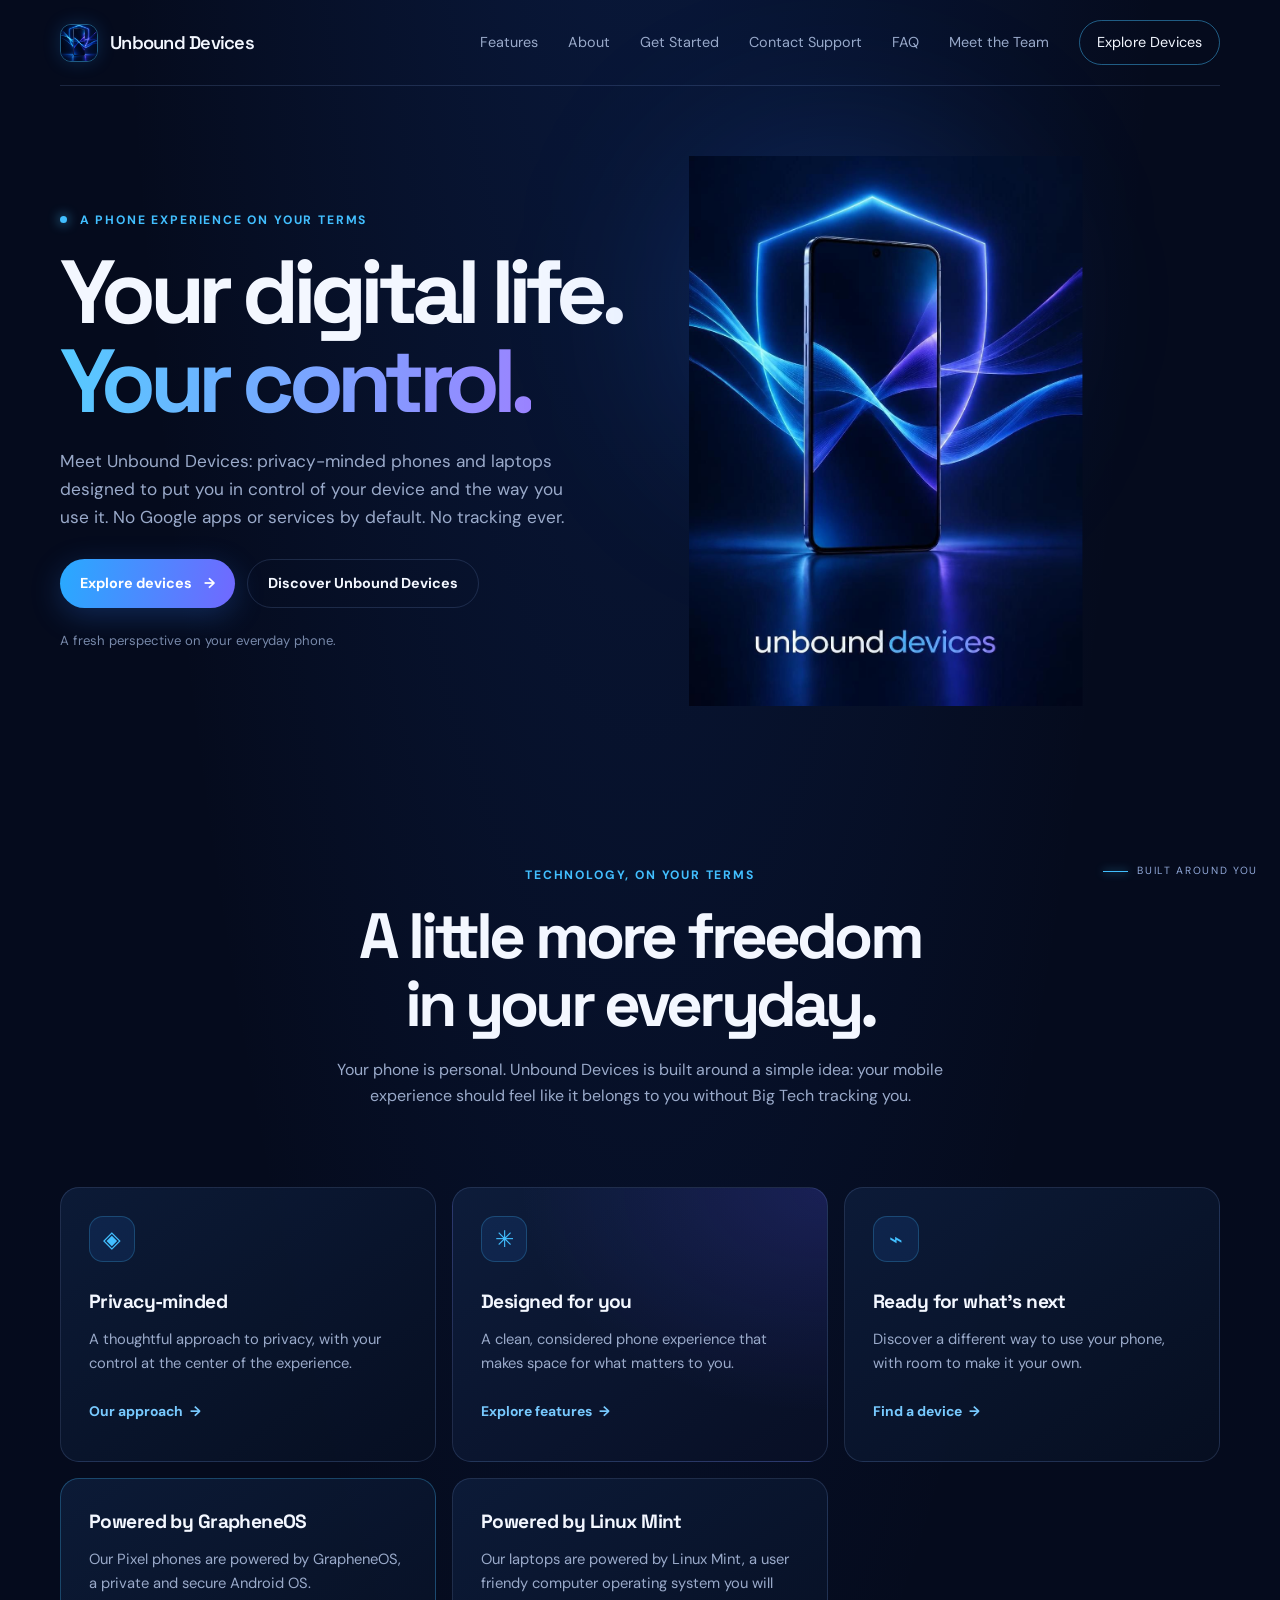
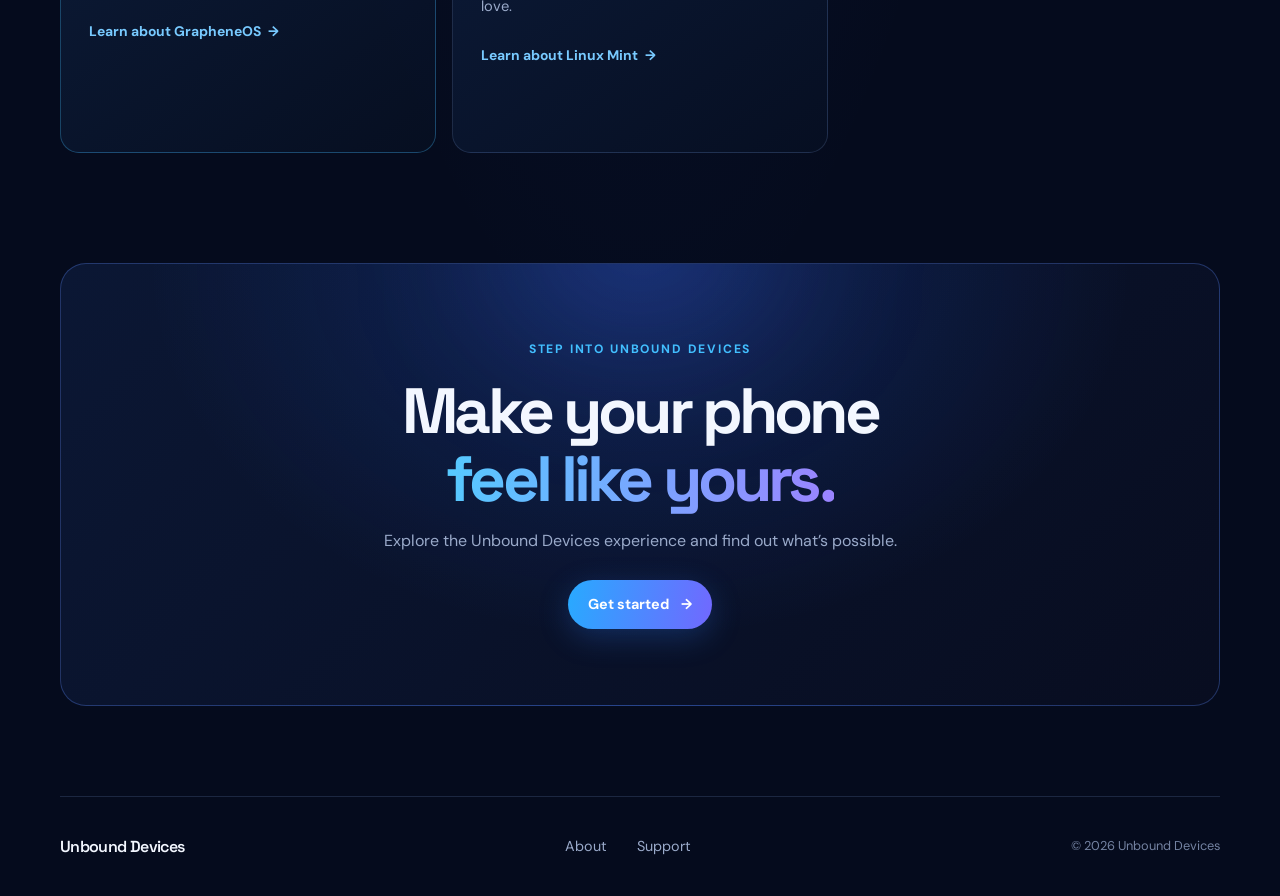
==== index.html @ 1c4ef4f3 "Add files via upload" ====
<!doctype html>
<html lang="en">
<head>
  <meta charset="utf-8">
  <meta name="viewport" content="width=device-width, initial-scale=1">
  <meta name="description" content="Unbound Devices — a privacy-minded phone experience designed around you.">
  <title>Unbound Devices — Your phone, your terms</title>
  <link rel="apple-touch-icon" sizes="180x180" href="apple-touch-icon.png">
  <link rel="icon" type="image/png" sizes="32x32" href="favicon-32x32.png">
  <link rel="icon" type="image/png" sizes="16x16" href="favicon-16x16.png">
  <link rel="manifest" href="site.webmanifest">
  <link rel="stylesheet" href="styles.css">
</head>
<body>
  <header class="site-header">
    <a class="brand" href="index.html" aria-label="Unbound Devices home">
      <img class="brand-logo" src="logo.jpeg" alt="logo">
      <span>Unbound Devices</span>
    </a>

    <nav class="main-nav" aria-label="Main navigation">
      <a href="features.html">Features</a>
      <a href="about.html">About</a>
      <a href="get-started.html">Get Started</a>
      <a href="support.html">Contact Support</a>
      <a href="faq.html">FAQ</a>
      <a href="team.html">Meet the Team</a>
      <a class="nav-cta" href="devices.html">Explore Devices</a>
    </nav>
  </header>

  <main>
    <section class="hero">
      <div class="hero-copy">
        <p class="eyebrow"><span class="status-dot"></span> A phone experience on your terms</p>
        <h1>Your digital life.<br><span>Your control.</span></h1>
        <p class="hero-description">
          Meet Unbound Devices: privacy-minded phones and laptops designed to put
          you in control of your device and the way you use it. No Google apps or services by default. No tracking ever.
        </p>
        <div class="hero-buttons">
          <a class="button button-primary" href="devices.html">Explore devices <span aria-hidden="true">→</span></a>
          <a class="button button-quiet" href="features.html">Discover Unbound Devices</a>
        </div>
        <p class="hero-note">A fresh perspective on your everyday phone.</p>
      </div>

      <div class="hero-visual">
        <div class="visual-glow"></div>
        <img
  src="logo.jpeg"
  alt="UnboundOS phone with glowing blue and violet light"
  class="hero-image"
  style="height: 550px; width: auto; max-width: 100%; object-fit: contain;"
>

        <div class="visual-caption">
          <span class="caption-line"></span>
          <span>BUILT AROUND YOU</span>
        </div>
      </div>
    </section>

    <section class="intro-section" id="about">
      <p class="eyebrow">Technology, on your terms</p>
      <h2>A little more freedom<br>in your everyday.</h2>
      <p class="section-intro">
        Your phone is personal. Unbound Devices is built around a simple idea:
        your mobile experience should feel like it belongs to you without Big Tech tracking you.
      </p>
    </section>

    <section class="features-section" id="features" aria-label="Unbound Devices features">
      <article class="feature-card">
        <div class="feature-icon" aria-hidden="true">◈</div>
        <h3>Privacy-minded</h3>
        <p>A thoughtful approach to privacy, with your control at the center of the experience.</p>
        <a href="about.html" class="card-link">Our approach <span aria-hidden="true">→</span></a>
      </article>

      <article class="feature-card feature-card-highlight">
        <div class="feature-icon" aria-hidden="true">✳</div>
        <h3>Designed for you</h3>
        <p>A clean, considered phone experience that makes space for what matters to you.</p>
        <a href="features.html" class="card-link">Explore features <span aria-hidden="true">→</span></a>
      </article>

      <article class="feature-card">
        <div class="feature-icon" aria-hidden="true">⌁</div>
        <h3>Ready for what’s next</h3>
        <p>Discover a different way to use your phone, with room to make it your own.</p>
        <a href="devices.html" class="card-link">Find a device <span aria-hidden="true">→</span></a>
      </article>

      <article class="feature-card graphene-card">
  <h3>Powered by GrapheneOS</h3>
  <p>
    Our Pixel phones are powered by GrapheneOS, a private and secure Android OS.
  </p>
  <a
    href="https://grapheneos.org/"
    class="card-link"
    target="_blank"
    rel="noopener noreferrer">
    Learn about GrapheneOS <span aria-hidden="true">→</span>
  </a>
</article>

<article class="feature-card linux-card">
  <h3>Powered by Linux Mint</h3>
  <p>
    Our laptops are powered by Linux Mint, a user friendy computer operating system you will love.
  </p>
  <a
    href="https://www.linuxmint.com/"
    class="card-link"
    target="_blank"
    rel="noopener noreferrer">
    Learn about Linux Mint <span aria-hidden="true">→</span>
  </a>
</article>

    </section>

    <section class="cta-section" id="get-started">
      <div class="cta-glow"></div>
      <p class="eyebrow">Step into Unbound Devices</p>
      <h2>Make your phone<br><span>feel like yours.</span></h2>
      <p>Explore the Unbound Devices experience and find out what’s possible.</p>
      <a class="button button-primary" href="devices.html">Get started <span aria-hidden="true">→</span></a>
    </section>
  </main>

  <footer class="site-footer">
    <a class="brand footer-brand" href="index.html">
      <span>Unbound Devices</span>
    </a>

    <nav class="footer-nav" aria-label="Footer navigation">
      <a href="about.html">About</a>
      <a href="support.html">Support</a>
    </nav>

    <p class="copyright">© 2026 Unbound Devices</p>
  </footer>
</body>
</html>
---- styles.css ----
@import url("https://fonts.googleapis.com/css2?family=DM+Sans:wght@400;500;600;700&family=Space+Grotesk:wght@400;500;600;700&display=swap");

:root {
  --background: #050b1d;
  --surface: #09132b;
  --surface-light: #0d1c3a;
  --text: #f3f7ff;
  --muted: #9aaaca;
  --blue: #42bfff;
  --violet: #8666ff;
  --line: rgba(147, 185, 255, 0.16);
  --content-width: 1160px;
}

* {
  box-sizing: border-box;
}

html {
  scroll-behavior: smooth;
}

body {
  margin: 0;
  background:
    radial-gradient(ellipse at 50% -35%, rgba(30, 93, 214, 0.2), transparent 60%),
    var(--background);
  color: var(--text);
  font-family: "DM Sans", sans-serif;
  line-height: 1.6;
}

a {
  color: inherit;
  text-decoration: none;
}

.site-header,
.site-footer,
.hero,
.intro-section,
.features-section,
.cta-section {
  width: min(var(--content-width), calc(100% - 56px));
  margin-inline: auto;
}

.site-header {
  min-height: 86px;
  display: flex;
  align-items: center;
  justify-content: space-between;
  border-bottom: 1px solid var(--line);
}

.brand {
  display: inline-flex;
  align-items: center;
  gap: 12px;
  font-family: "Space Grotesk", sans-serif;
  font-size: 1.15rem;
  font-weight: 600;
  letter-spacing: -0.04em;
}

.brand-logo {
  display: block;
  width: 38px;
  height: 38px;
  object-fit: cover;
  object-position: center 35%;
  border: 1px solid rgba(66, 191, 255, 0.45);
  border-radius: 11px;
  box-shadow: 0 0 18px rgba(40, 143, 255, 0.2);
}

.main-nav,
.footer-nav {
  display: flex;
  align-items: center;
  gap: 30px;
}

.main-nav a,
.footer-nav a {
  color: var(--muted);
  font-size: 0.9rem;
  transition: color 160ms ease, border-color 160ms ease;
}

.main-nav a:hover,
.footer-nav a:hover {
  color: var(--text);
}

.main-nav .nav-cta {
  padding: 10px 17px;
  border: 1px solid rgba(66, 191, 255, 0.45);
  border-radius: 999px;
  color: var(--text);
}

.main-nav .nav-cta:hover {
  border-color: var(--blue);
  color: var(--blue);
}

.hero {
  min-height: 650px;
  display: grid;
  grid-template-columns: 1fr 0.9fr;
  align-items: center;
  gap: 40px;
  padding-block: 70px;
}

.eyebrow {
  margin: 0 0 18px;
  color: var(--blue);
  font-size: 0.76rem;
  font-weight: 700;
  letter-spacing: 0.15em;
  text-transform: uppercase;
}

.status-dot {
  display: inline-block;
  width: 7px;
  height: 7px;
  margin-right: 8px;
  border-radius: 50%;
  background: var(--blue);
  box-shadow: 0 0 12px var(--blue);
  vertical-align: 1px;
}

h1,
h2,
h3 {
  font-family: "Space Grotesk", sans-serif;
}

h1 {
  margin: 0 0 23px;
  font-size: clamp(3.2rem, 7vw, 6.4rem);
  line-height: 0.99;
  letter-spacing: -0.075em;
}

h1 span,
.cta-section h2 span {
  background: linear-gradient(95deg, #55caff, #9b83ff);
  -webkit-background-clip: text;
  background-clip: text;
  color: transparent;
}

.hero-description {
  max-width: 510px;
  margin: 0 0 28px;
  color: var(--muted);
  font-size: 1.08rem;
}

.hero-buttons {
  display: flex;
  flex-wrap: wrap;
  gap: 12px;
}

.button {
  min-height: 49px;
  display: inline-flex;
  align-items: center;
  justify-content: center;
  gap: 12px;
  padding: 12px 20px;
  border-radius: 999px;
  font-size: 0.9rem;
  font-weight: 700;
  transition: transform 160ms ease, box-shadow 160ms ease;
}

.button:hover {
  transform: translateY(-2px);
}

.button-primary {
  background: linear-gradient(100deg, #28aaff, #7168ff);
  color: white;
  box-shadow: 0 8px 30px rgba(48, 129, 255, 0.25);
}

.button-primary:hover {
  box-shadow: 0 8px 36px rgba(77, 143, 255, 0.45);
}

.button-quiet {
  border: 1px solid var(--line);
  color: var(--text);
}

.hero-note {
  margin: 22px 0 0;
  color: #7889aa;
  font-size: 0.82rem;
}

.hero-visual {
  overflow: hidden;
}

.visual-glow {
  position: absolute;
  width: 300px;
  height: 300px;
  border-radius: 50%;
  background: rgba(34, 111, 255, 0.25);
  filter: blur(90px);
}

.hero-image {
  display: block;
  width: 120%;
  max-width: none;
  height: auto;
  max-height: none;
  object-fit: contain;
  transform: scale(1.15);
}

.visual-caption {
  position: absolute;
  right: 22px;
  bottom: 20px;
  display: flex;
  align-items: center;
  gap: 9px;
  color: #91a8d8;
  font-size: 0.65rem;
  letter-spacing: 0.16em;
}

.caption-line {
  width: 25px;
  height: 1px;
  background: var(--blue);
  box-shadow: 0 0 8px var(--blue);
}

.intro-section {
  padding: 90px 0 45px;
  text-align: center;
}

.intro-section h2,
.cta-section h2 {
  margin: 0 0 18px;
  font-size: clamp(2.5rem, 5vw, 4rem);
  line-height: 1.06;
  letter-spacing: -0.06em;
}

.section-intro {
  max-width: 610px;
  margin: 0 auto;
  color: var(--muted);
}

.features-section {
  display: grid;
  grid-template-columns: repeat(3, 1fr);
  gap: 16px;
  padding: 34px 0 110px;
}

.feature-card {
  position: relative;
  min-height: 275px;
  padding: 28px;
  overflow: hidden;
  border: 1px solid var(--line);
  border-radius: 19px;
  background: linear-gradient(145deg, rgba(13, 28, 58, 0.9), rgba(7, 15, 34, 0.9));
  transition: transform 180ms ease, border-color 180ms ease;
}

.graphene-logo {
  display: block;
  width: 46px;
  height: 46px;
  margin-bottom: 25px;
  object-fit: contain;
}

.graphene-card {
  border-color: rgba(66, 191, 255, 0.3);
}


.feature-card:hover {
  transform: translateY(-4px);
  border-color: rgba(66, 191, 255, 0.45);
}

.feature-card-highlight {
  background:
    radial-gradient(ellipse at 100% 0%, rgba(92, 80, 255, 0.18), transparent 58%),
    linear-gradient(145deg, #0d1c3a, #080f25);
}

.feature-number {
  position: absolute;
  top: 25px;
  right: 26px;
  color: #637697;
  font-size: 0.75rem;
  letter-spacing: 0.1em;
}

.feature-icon {
  width: 46px;
  height: 46px;
  display: grid;
  place-items: center;
  margin-bottom: 25px;
  border: 1px solid rgba(66, 191, 255, 0.24);
  border-radius: 14px;
  background: rgba(47, 128, 255, 0.11);
  color: var(--blue);
  font-size: 1.45rem;
}

.feature-card h3 {
  margin: 0 0 10px;
  font-size: 1.2rem;
  letter-spacing: -0.03em;
}

.feature-card p {
  margin: 0 0 23px;
  color: var(--muted);
  font-size: 0.92rem;
}

.card-link {
  color: #78caff;
  font-size: 0.87rem;
  font-weight: 700;
}

.card-link span {
  padding-left: 4px;
}

.cta-section {
  position: relative;
  margin-bottom: 90px;
  padding: 76px 24px;
  overflow: hidden;
  border: 1px solid rgba(93, 139, 255, 0.3);
  border-radius: 26px;
  background:
    radial-gradient(ellipse at 50% 0%, rgba(39, 103, 255, 0.22), transparent 60%),
    linear-gradient(135deg, #0b1734, #080d20);
  text-align: center;
}

.cta-glow {
  position: absolute;
  top: -120px;
  left: 50%;
  width: 300px;
  height: 200px;
  border-radius: 50%;
  background: rgba(76, 112, 255, 0.2);
  filter: blur(75px);
  transform: translateX(-50%);
}

.cta-section > *:not(.cta-glow) {
  position: relative;
}

.cta-section h2 {
  margin-bottom: 15px;
}

.cta-section > p:not(.eyebrow) {
  margin: 0 auto 26px;
  color: var(--muted);
}

.site-footer {
  min-height: 100px;
  display: flex;
  align-items: center;
  justify-content: space-between;
  gap: 20px;
  border-top: 1px solid var(--line);
}

.footer-brand {
  font-size: 1rem;
}

.footer-brand .brand-logo {
  width: 30px;
  height: 30px;
  border-radius: 9px;
}

.copyright {
  margin: 0;
  color: #7483a2;
  font-size: 0.8rem;
}

:focus-visible {
  outline: 2px solid var(--blue);
  outline-offset: 4px;
}

@media (max-width: 760px) {
  .site-header {
    min-height: 75px;
  }

  .main-nav {
    gap: 16px;
  }

  .main-nav a {
    font-size: 0.82rem;
  }

  .hero {
    grid-template-columns: 1fr;
    gap: 30px;
    padding-block: 55px;
  }

  .hero-visual {
    min-height: 430px;
  }

  .features-section {
    grid-template-columns: 1fr;
    padding-bottom: 75px;
  }

  .feature-card {
    min-height: 235px;
  }

  .site-footer {
    flex-wrap: wrap;
    padding-block: 22px;
  }
}

@media (max-width: 520px) {
  .site-header,
  .site-footer,
  .hero,
  .intro-section,
  .features-section,
  .cta-section {
    width: calc(100% - 34px);
  }

  .site-header {
    align-items: flex-start;
    flex-direction: column;
    justify-content: center;
    gap: 13px;
    padding-block: 13px;
  }

  .main-nav {
    width: 100%;
    gap: 17px;
    overflow-x: auto;
    padding-bottom: 3px;
  }

  .main-nav a {
    flex: 0 0 auto;
  }

  .hero {
    padding-block: 44px;
  }

  h1 {
    font-size: clamp(3rem, 15vw, 4.6rem);
  }

  .hero-buttons {
    align-items: stretch;
    flex-direction: column;
  }

  .hero-visual {
    min-height: 370px;
  }

 .hero-image {
  position: relative;
  z-index: 1;
  display: block;
  width: auto;
  height: 150px;
  max-width: 100%;
  object-fit: contain;
  border-radius: 14px;
  filter: drop-shadow(0 12px 35px rgba(0, 86, 255, 0.25));
}



  .intro-section {
    padding-top: 55px;
  }

  .cta-section {
    padding: 56px 18px;
  }

  .footer-nav {
    gap: 16px;
  }
}

/* Features page */
.features-hero,
.features-detail,
.graphene-panel,
.features-cta {
  width: min(var(--content-width), calc(100% - 56px));
  margin-inline: auto;
}

.features-hero {
  padding: 80px 0 55px;
}

.features-hero h1 {
  margin: 0 0 20px;
  font-size: clamp(3rem, 7vw, 5.5rem);
  line-height: 1;
  letter-spacing: -0.07em;
}

.features-hero h1 span {
  background: linear-gradient(95deg, #55caff, #9b83ff);
  -webkit-background-clip: text;
  background-clip: text;
  color: transparent;
}

.features-hero > p:last-child {
  max-width: 650px;
  color: var(--muted);
  font-size: 1.08rem;
}

.features-detail {
  padding-bottom: 80px;
}

.features-heading {
  margin-bottom: 26px;
}

.features-heading h2,
.graphene-panel h2,
.features-cta h2 {
  margin: 0;
  font-size: clamp(2rem, 4vw, 3rem);
  letter-spacing: -0.05em;
}

.features-grid {
  display: grid;
  grid-template-columns: repeat(2, 1fr);
  gap: 16px;
}

.graphene-panel {
  margin-bottom: 90px;
  padding: 34px;
  display: grid;
  grid-template-columns: auto 1fr;
  align-items: start;
  gap: 24px;
  border: 1px solid rgba(93, 139, 255, 0.3);
  border-radius: 22px;
  background:
    radial-gradient(ellipse at 0% 0%, rgba(39, 103, 255, 0.18), transparent 55%),
    linear-gradient(135deg, #0b1734, #080d20);
}

.graphene-logo {
  display: block;
  width: 58px;
  height: 58px;
  object-fit: contain;
}

.graphene-panel h2 {
  margin-bottom: 10px;
  font-size: clamp(1.5rem, 3vw, 2.2rem);
}

.graphene-panel p:not(.eyebrow) {
  max-width: 760px;
  margin: 0 0 16px;
  color: var(--muted);
}

.features-cta {
  margin-bottom: 90px;
  padding: 56px 24px;
  border: 1px solid rgba(93, 139, 255, 0.3);
  border-radius: 26px;
  background:
    radial-gradient(ellipse at 50% 0%, rgba(39, 103, 255, 0.22), transparent 60%),
    linear-gradient(135deg, #0b1734, #080d20);
  text-align: center;
}

.features-cta h2 {
  margin-bottom: 14px;
}

.features-cta > p:not(.eyebrow) {
  margin: 0 auto 24px;
  color: var(--muted);
}

@media (max-width: 650px) {
  .features-hero,
  .features-detail,
  .graphene-panel,
  .features-cta {
    width: calc(100% - 34px);
  }

  .features-hero {
    padding-top: 58px;
  }

  .features-grid {
    grid-template-columns: 1fr;
  }

  .graphene-panel {
    grid-template-columns: 1fr;
    padding: 25px;
  }
}

/* About page */
.about-hero,
.about-story,
.about-values,
.about-os-panel,
.about-cta {
  width: min(var(--content-width), calc(100% - 56px));
  margin-inline: auto;
}

.about-hero {
  padding: 80px 0 75px;
}

.about-hero h1 {
  margin: 0 0 20px;
  font-size: clamp(3rem, 7vw, 5.5rem);
  line-height: 1;
  letter-spacing: -0.07em;
}

.about-hero h1 span {
  background: linear-gradient(95deg, #55caff, #9b83ff);
  -webkit-background-clip: text;
  background-clip: text;
  color: transparent;
}

.about-hero > p:last-child {
  max-width: 650px;
  color: var(--muted);
  font-size: 1.08rem;
}

.about-story {
  padding: 34px;
  display: grid;
  grid-template-columns: 0.9fr 1.1fr;
  gap: 40px;
  border: 1px solid var(--line);
  border-radius: 22px;
  background: linear-gradient(145deg, rgba(13, 28, 58, 0.9), rgba(7, 15, 34, 0.9));
}

.about-story h2,
.about-os-panel h2,
.about-cta h2 {
  margin: 0;
  font-size: clamp(1.8rem, 4vw, 2.8rem);
  letter-spacing: -0.05em;
}

.about-story-copy p {
  margin: 0 0 14px;
  color: var(--muted);
}

.about-story-copy p:last-child {
  margin-bottom: 0;
}

.about-values {
  padding: 18px 0 85px;
  display: grid;
  grid-template-columns: repeat(3, 1fr);
  gap: 16px;
}

.about-value-card {
  position: relative;
  min-height: 190px;
  padding: 26px;
  border: 1px solid var(--line);
  border-radius: 18px;
  background: var(--surface);
}

.about-value-number {
  display: block;
  margin-bottom: 27px;
  color: var(--blue);
  font-size: 0.75rem;
  letter-spacing: 0.12em;
}

.about-value-card h3 {
  margin: 0 0 9px;
  font-size: 1.1rem;
}

.about-value-card p {
  margin: 0;
  color: var(--muted);
  font-size: 0.92rem;
}

.about-os-panel {
  margin-bottom: 80px;
  padding: 34px;
  display: grid;
  grid-template-columns: auto 1fr;
  align-items: start;
  gap: 24px;
  border: 1px solid rgba(93, 139, 255, 0.3);
  border-radius: 22px;
  background:
    radial-gradient(ellipse at 0% 0%, rgba(39, 103, 255, 0.18), transparent 55%),
    linear-gradient(135deg, #0b1734, #080d20);
}

.about-os-mark {
  width: 58px;
  height: 58px;
  display: grid;
  place-items: center;
  border: 1px solid rgba(66, 191, 255, 0.35);
  border-radius: 16px;
  background: rgba(47, 128, 255, 0.13);
  color: var(--blue);
  font: 600 1.8rem "Space Grotesk", sans-serif;
}

.about-os-panel h2 {
  margin-bottom: 10px;
  font-size: clamp(1.5rem, 3vw, 2.2rem);
}

.about-os-panel p:not(.eyebrow) {
  max-width: 760px;
  margin: 0 0 16px;
  color: var(--muted);
}

.about-cta {
  margin-bottom: 90px;
  padding: 56px 24px;
  border: 1px solid rgba(93, 139, 255, 0.3);
  border-radius: 26px;
  background:
    radial-gradient(ellipse at 50% 0%, rgba(39, 103, 255, 0.22), transparent 60%),
    linear-gradient(135deg, #0b1734, #080d20);
  text-align: center;
}

.about-cta h2 {
  margin-bottom: 14px;
}

.about-cta > p:not(.eyebrow) {
  margin: 0 auto 24px;
  color: var(--muted);
}

@media (max-width: 650px) {
  .about-hero,
  .about-story,
  .about-values,
  .about-os-panel,
  .about-cta {
    width: calc(100% - 34px);
  }

  .about-hero {
    padding-top: 58px;
  }

  .about-story {
    grid-template-columns: 1fr;
    gap: 20px;
    padding: 25px;
  }

  .about-values {
    grid-template-columns: 1fr;
    padding-bottom: 60px;
  }

  .about-os-panel {
    grid-template-columns: 1fr;
    padding: 25px;
  }
}

/* Get started page */
.start-hero,
.start-steps,
.start-info-panel,
.start-cta {
  width: min(var(--content-width), calc(100% - 56px));
  margin-inline: auto;
}

.start-hero {
  padding: 80px 0 70px;
}

.start-hero h1 {
  margin: 0 0 20px;
  font-size: clamp(3rem, 7vw, 5.5rem);
  line-height: 1;
  letter-spacing: -0.07em;
}

.start-hero h1 span {
  background: linear-gradient(95deg, #55caff, #9b83ff);
  -webkit-background-clip: text;
  background-clip: text;
  color: transparent;
}

.start-hero > p:not(.eyebrow) {
  max-width: 650px;
  margin-bottom: 26px;
  color: var(--muted);
  font-size: 1.08rem;
}

.start-steps {
  padding-bottom: 75px;
}

.start-section-heading {
  margin-bottom: 26px;
}

.start-section-heading h2,
.start-info-panel h2,
.start-cta h2 {
  margin: 0;
  font-size: clamp(2rem, 4vw, 3rem);
  letter-spacing: -0.05em;
}

.start-step-grid {
  display: grid;
  grid-template-columns: repeat(3, 1fr);
  gap: 16px;
}

.start-step-card {
  min-height: 270px;
  padding: 27px;
  border: 1px solid var(--line);
  border-radius: 18px;
  background: linear-gradient(145deg, rgba(13, 28, 58, 0.9), rgba(7, 15, 34, 0.9));
}

.start-step-number {
  display: block;
  margin-bottom: 30px;
  color: var(--blue);
  font-size: 0.75rem;
  letter-spacing: 0.12em;
}

.start-step-card h3 {
  margin: 0 0 10px;
  font-size: 1.15rem;
}

.start-step-card p {
  margin: 0 0 22px;
  color: var(--muted);
  font-size: 0.92rem;
}

.start-info-panel {
  margin-bottom: 80px;
  padding: 30px;
  display: grid;
  grid-template-columns: auto 1fr;
  align-items: start;
  gap: 22px;
  border: 1px solid rgba(93, 139, 255, 0.3);
  border-radius: 22px;
  background:
    radial-gradient(ellipse at 0% 0%, rgba(39, 103, 255, 0.18), transparent 55%),
    linear-gradient(135deg, #0b1734, #080d20);
}

.start-info-icon {
  width: 46px;
  height: 46px;
  display: grid;
  place-items: center;
  border: 1px solid rgba(66, 191, 255, 0.3);
  border-radius: 14px;
  background: rgba(47, 128, 255, 0.12);
  color: var(--blue);
  font-family: "Space Grotesk", sans-serif;
  font-size: 1.3rem;
  font-weight: 700;
}

.start-info-panel h2 {
  margin-bottom: 10px;
  font-size: clamp(1.5rem, 3vw, 2.2rem);
}

.start-info-panel p:not(.eyebrow) {
  max-width: 760px;
  margin: 0;
  color: var(--muted);
}

.start-cta {
  margin-bottom: 90px;
  padding: 56px 24px;
  border: 1px solid rgba(93, 139, 255, 0.3);
  border-radius: 26px;
  background:
    radial-gradient(ellipse at 50% 0%, rgba(39, 103, 255, 0.22), transparent 60%),
    linear-gradient(135deg, #0b1734, #080d20);
  text-align: center;
}

.start-cta h2 {
  margin-bottom: 14px;
}

.start-cta > p:not(.eyebrow) {
  margin: 0 auto 24px;
  color: var(--muted);
}

@media (max-width: 760px) {
  .start-step-grid {
    grid-template-columns: 1fr;
  }

  .start-step-card {
    min-height: auto;
  }
}

@media (max-width: 650px) {
  .start-hero,
  .start-steps,
  .start-info-panel,
  .start-cta {
    width: calc(100% - 34px);
  }

  .start-hero {
    padding-top: 58px;
  }

  .start-info-panel {
    grid-template-columns: 1fr;
    padding: 25px;
  }
}

/* Support page layout */
.support-page .support-hero,
.support-page .support-contact-list,
.support-page .support-note {
  width: min(100% - 2rem, 42rem);
  margin-inline: auto;
}

.support-page .support-hero {
  padding-block: clamp(3rem, 8vw, 5.5rem) 1.5rem;
}

.support-page .support-hero h1 {
  margin-block: 0.5rem;
}

/* Stacked contact cards */
.support-contact-list {
  display: grid;
  gap: 0.75rem;
  padding-bottom: 2rem;
}

.support-contact-row {
  display: grid;
  grid-template-columns: 2.75rem minmax(0, 1fr) auto;
  align-items: center;
  gap: 1rem;
  padding: 1rem 1.1rem;
  color: inherit;
  text-decoration: none;
  border: 1px solid rgba(145, 166, 255, 0.3);
  border-radius: 0.8rem;
  background: linear-gradient(
    110deg,
    rgba(22, 38, 73, 0.82),
    rgba(35, 26, 74, 0.72)
  );
  transition:
    border-color 180ms ease,
    transform 180ms ease,
    background 180ms ease;
}

.support-contact-row:hover,
.support-contact-row:focus-visible {
  border-color: #7a8cff;
  background: linear-gradient(
    110deg,
    rgba(26, 54, 103, 0.94),
    rgba(54, 37, 106, 0.88)
  );
  transform: translateY(-2px);
}

.support-contact-row:focus-visible {
  outline: 2px solid #8da0ff;
  outline-offset: 3px;
}

.support-contact-row .support-icon {
  display: grid;
  width: 2.75rem;
  aspect-ratio: 1;
  place-items: center;
  color: #b9c7ff;
  font-size: 1.15rem;
  border: 1px solid rgba(132, 158, 255, 0.3);
  border-radius: 0.65rem;
  background: rgba(66, 91, 163, 0.24);
}

.support-contact-copy {
  display: grid;
  gap: 0.2rem;
}

.support-contact-label {
  color: #aebcff;
  font-size: 0.75rem;
  font-weight: 700;
  letter-spacing: 0.08em;
  text-transform: uppercase;
}

.support-contact-title {
  font-size: 1rem;
  font-weight: 700;
}

.support-contact-description {
  color: rgba(235, 239, 255, 0.76);
  font-size: 0.875rem;
  line-height: 1.5;
}

.support-contact-detail {
  margin-top: 0.2rem;
  color: #b8c5ff;
  font-size: 0.875rem;
}

.support-arrow {
  align-self: start;
  color: #aebcff;
  font-size: 1.1rem;
}

/* Supporting note */
.support-page .support-note {
  padding-block: 1rem 3rem;
}

@media (max-width: 480px) {
  .support-contact-row {
    grid-template-columns: 2.4rem minmax(0, 1fr) auto;
    gap: 0.75rem;
    padding: 0.9rem;
  }

  .support-contact-row .support-icon {
    width: 2.4rem;
  }
}

.devices-page {
  width: min(100% - 2rem, 76rem);
  margin-inline: auto;
}

.devices-hero {
  max-width: 44rem;
  margin-inline: auto;
  padding-block: clamp(3rem, 8vw, 5.5rem) 2rem;
  text-align: center;
}

.devices-hero h1 {
  margin-block: 0.5rem 1rem;
}

.devices-hero > p:not(.eyebrow) {
  margin-inline: auto;
  max-width: 38rem;
  line-height: 1.7;
}

.devices-price-note,
.devices-footnote {
  color: rgba(235, 239, 255, 0.65);
  font-size: 0.85rem;
}

.device-grid {
  display: grid;
  grid-template-columns: repeat(3, minmax(0, 1fr));
  gap: 1.25rem;
  padding-bottom: 1.5rem;
}

.device-card {
  display: flex;
  flex-direction: column;
  overflow: hidden;
  border: 1px solid rgba(145, 166, 255, 0.25);
  border-radius: 1rem;
  background: linear-gradient(
    145deg,
    rgba(22, 38, 73, 0.82),
    rgba(35, 26, 74, 0.72)
  );
  transition: transform 180ms ease, border-color 180ms ease;
}

.device-card:hover {
  transform: translateY(-3px);
  border-color: rgba(145, 166, 255, 0.65);
}

.device-image-wrap {
  display: grid;
  min-height: 15rem;
  place-items: center;
  padding: 1.25rem;
  background: radial-gradient(
    ellipse at center,
    rgba(86, 105, 202, 0.2),
    rgba(10, 17, 36, 0.08) 70%
  );
}

.device-image-wrap img {
  display: block;
  width: 100%;
  height: 13rem;
  object-fit: contain;
}

.device-card-content {
  display: flex;
  flex: 1;
  flex-direction: column;
  align-items: flex-start;
  padding: 1.25rem;
}

.device-generation {
  margin: 0 0 0.35rem;
  color: #aebcff;
  font-size: 0.75rem;
  font-weight: 700;
  letter-spacing: 0.08em;
  text-transform: uppercase;
}

.device-card h2 {
  margin: 0 0 0.6rem;
  font-size: 1.25rem;
}

.device-description {
  margin: 0;
  color: rgba(235, 239, 255, 0.76);
  font-size: 0.9rem;
  line-height: 1.6;
}

.device-price {
  margin: 1rem 0;
  font-size: 1.2rem;
  font-weight: 700;
}

.device-price span {
  display: block;
  margin-bottom: 0.2rem;
  color: rgba(235, 239, 255, 0.65);
  font-size: 0.8rem;
  font-weight: 400;
}

.device-buy-button {
  display: inline-block;
  margin-top: auto;
  padding: 0.7rem 1.1rem;
  color: #fff;
  font-weight: 700;
  text-align: center;
  text-decoration: none;
  border: 1px solid rgba(168, 184, 255, 0.35);
  border-radius: 0.55rem;
  background: linear-gradient(100deg, #315ee8, #7046d8);
  transition: filter 180ms ease, transform 180ms ease;
}

.device-buy-button:hover {
  filter: brightness(1.12);
  transform: translateY(-1px);
}

.device-buy-button:focus-visible {
  outline: 2px solid #b9c7ff;
  outline-offset: 3px;
}

.devices-footnote {
  padding-block: 0.5rem 3rem;
  line-height: 1.6;
  text-align: center;
}

@media (max-width: 850px) {
  .device-grid {
    grid-template-columns: repeat(2, minmax(0, 1fr));
  }
}

@media (max-width: 540px) {
  .device-grid {
    grid-template-columns: 1fr;
  }

  .device-image-wrap {
    min-height: 13rem;
  }

  .device-image-wrap img {
    height: 11rem;
  }
}

.buy-page {
  width: min(100% - 2rem, 68rem);
  margin-inline: auto;
}

.buy-hero {
  max-width: 44rem;
  margin-inline: auto;
  padding-block: clamp(3.5rem, 9vw, 6rem);
  text-align: center;
}

.buy-hero h1 {
  margin-block: 0.5rem 1rem;
}

.buy-hero > p:not(.eyebrow) {
  max-width: 37rem;
  margin: 0 auto 1.5rem;
  line-height: 1.7;
}

.buy-primary-button {
  display: inline-flex;
  align-items: center;
  justify-content: center;
  gap: 0.6rem;
  padding: 0.8rem 1.25rem;
  color: #fff;
  font-weight: 700;
  text-decoration: none;
  border: 1px solid rgba(168, 184, 255, 0.35);
  border-radius: 0.6rem;
  background: linear-gradient(100deg, #315ee8, #7046d8);
  transition: filter 180ms ease, transform 180ms ease;
}

.buy-primary-button:hover {
  filter: brightness(1.12);
  transform: translateY(-1px);
}

.buy-primary-button:focus-visible,
.buy-email-link:focus-visible {
  outline: 2px solid #b9c7ff;
  outline-offset: 3px;
}

.buy-process {
  padding-block: 1rem 3rem;
}

.buy-process > .eyebrow,
.buy-process > h2 {
  text-align: center;
}

.buy-process > h2 {
  margin: 0.4rem 0 1.5rem;
}

.buy-steps {
  display: grid;
  grid-template-columns: repeat(3, minmax(0, 1fr));
  gap: 1rem;
}

.buy-step {
  padding: 1.25rem;
  border: 1px solid rgba(145, 166, 255, 0.25);
  border-radius: 0.85rem;
  background: linear-gradient(
    145deg,
    rgba(22, 38, 73, 0.82),
    rgba(35, 26, 74, 0.72)
  );
}

.buy-step-number {
  color: #aebcff;
  font-size: 0.8rem;
  font-weight: 700;
  letter-spacing: 0.08em;
}

.buy-step h3 {
  margin: 0.65rem 0 0.4rem;
}

.buy-step p {
  margin: 0;
  color: rgba(235, 239, 255, 0.76);
  font-size: 0.9rem;
  line-height: 1.6;
}

.buy-contact {
  display: flex;
  align-items: center;
  justify-content: space-between;
  gap: 2rem;
  margin-bottom: 1.5rem;
  padding: clamp(1.25rem, 4vw, 2rem);
  border: 1px solid rgba(145, 166, 255, 0.3);
  border-radius: 1rem;
  background: linear-gradient(
    110deg,
    rgba(22, 38, 73, 0.82),
    rgba(35, 26, 74, 0.72)
  );
}

.buy-contact-copy {
  max-width: 38rem;
}

.buy-contact-copy h2 {
  margin: 0.4rem 0 0.6rem;
}

.buy-contact-copy > p:not(.eyebrow) {
  margin-block: 0 0.75rem;
  color: rgba(235, 239, 255, 0.76);
  line-height: 1.6;
}

.buy-email-link {
  color: #b8c5ff;
  font-weight: 700;
  overflow-wrap: anywhere;
}

.buy-note {
  max-width: 52rem;
  margin: 0 auto;
  padding-bottom: 3rem;
  color: rgba(235, 239, 255, 0.65);
  font-size: 0.85rem;
  line-height: 1.6;
  text-align: center;
}

@media (max-width: 700px) {
  .buy-steps {
    grid-template-columns: 1fr;
  }

  .buy-contact {
    align-items: flex-start;
    flex-direction: column;
    gap: 1.25rem;
  }
}

.faq-page {
  width: min(100% - 2rem, 54rem);
  margin-inline: auto;
}

.faq-hero {
  max-width: 44rem;
  margin-inline: auto;
  padding-block: clamp(3rem, 8vw, 5.5rem) 2rem;
  text-align: center;
}

.faq-hero h1 {
  margin-block: 0.5rem 1rem;
}

.faq-hero > p:not(.eyebrow) {
  max-width: 38rem;
  margin-inline: auto;
  line-height: 1.7;
}

.faq-section {
  margin-bottom: 2.5rem;
}

.faq-section h2 {
  margin-bottom: 1rem;
  font-size: 1.35rem;
}

.faq-item {
  margin-bottom: 0.7rem;
  overflow: hidden;
  border: 1px solid rgba(145, 166, 255, 0.28);
  border-radius: 0.75rem;
  background: linear-gradient(
    110deg,
    rgba(22, 38, 73, 0.82),
    rgba(35, 26, 74, 0.72)
  );
}

.faq-item summary {
  position: relative;
  padding: 1rem 3rem 1rem 1.1rem;
  color: inherit;
  font-weight: 700;
  line-height: 1.5;
  list-style: none;
  cursor: pointer;
}

.faq-item summary::-webkit-details-marker {
  display: none;
}

.faq-item summary::after {
  position: absolute;
  top: 50%;
  right: 1.1rem;
  color: #aebcff;
  content: "+";
  font-size: 1.35rem;
  font-weight: 400;
  transform: translateY(-50%);
}

.faq-item[open] summary::after {
  content: "−";
}

.faq-item summary:focus-visible {
  outline: 2px solid #8da0ff;
  outline-offset: -3px;
  border-radius: 0.75rem;
}

.faq-answer {
  padding: 0 1.1rem 1rem;
  color: rgba(235, 239, 255, 0.76);
  line-height: 1.65;
}

.faq-answer p {
  margin: 0;
}

.faq-answer a {
  color: #b8c5ff;
  overflow-wrap: anywhere;
}

.faq-contact {
  display: flex;
  align-items: center;
  justify-content: space-between;
  gap: 1.5rem;
  margin-block: 3rem;
  padding: clamp(1.25rem, 4vw, 2rem);
  border: 1px solid rgba(145, 166, 255, 0.3);
  border-radius: 1rem;
  background: linear-gradient(
    110deg,
    rgba(22, 38, 73, 0.82),
    rgba(35, 26, 74, 0.72)
  );
}

.faq-contact h2 {
  margin: 0.35rem 0;
}

.faq-contact p:not(.eyebrow) {
  margin-bottom: 0;
  color: rgba(235, 239, 255, 0.76);
  line-height: 1.6;
}

.faq-contact-button {
  display: inline-flex;
  flex-shrink: 0;
  align-items: center;
  gap: 0.6rem;
  padding: 0.8rem 1.1rem;
  color: #fff;
  font-weight: 700;
  text-decoration: none;
  border: 1px solid rgba(168, 184, 255, 0.35);
  border-radius: 0.6rem;
  background: linear-gradient(100deg, #315ee8, #7046d8);
  transition: filter 180ms ease, transform 180ms ease;
}

.faq-contact-button:hover {
  filter: brightness(1.12);
  transform: translateY(-1px);
}

.faq-contact-button:focus-visible {
  outline: 2px solid #b9c7ff;
  outline-offset: 3px;
}

@media (max-width: 600px) {
  .faq-contact {
    align-items: flex-start;
    flex-direction: column;
  }
}

.team-page {
  width: min(100% - 2rem, 66rem);
  margin-inline: auto;
}

.team-hero {
  max-width: 44rem;
  margin-inline: auto;
  padding-block: clamp(3rem, 8vw, 5.5rem) 2rem;
  text-align: center;
}

.team-hero h1 {
  margin-block: 0.5rem 1rem;
}

.team-hero > p:not(.eyebrow) {
  max-width: 39rem;
  margin-inline: auto;
  line-height: 1.7;
}

.team-member {
  display: grid;
  grid-template-columns: minmax(13rem, 0.8fr) minmax(0, 1.5fr);
  align-items: center;
  gap: clamp(1.5rem, 5vw, 3.5rem);
  padding: clamp(1.25rem, 4vw, 2.5rem);
  border: 1px solid rgba(145, 166, 255, 0.3);
  border-radius: 1rem;
  background: linear-gradient(
    110deg,
    rgba(22, 38, 73, 0.82),
    rgba(35, 26, 74, 0.72)
  );
}

.team-photo-wrap {
  overflow: hidden;
  aspect-ratio: 1;
  border: 1px solid rgba(145, 166, 255, 0.35);
  border-radius: 0.85rem;
  background: radial-gradient(
    circle at center,
    rgba(86, 105, 202, 0.24),
    rgba(10, 17, 36, 0.4)
  );
}

.team-photo {
  display: block;
  width: 100%;
  height: 100%;
  object-fit: cover;
}

.team-member-info h2 {
  margin: 0.35rem 0 0.75rem;
  font-size: clamp(1.6rem, 4vw, 2.2rem);
}

.team-bio {
  color: rgba(235, 239, 255, 0.8);
  line-height: 1.7;
}

.team-interests {
  color: #b8c5ff;
  font-size: 0.9rem;
  line-height: 1.8;
}

.team-social-links {
  display: flex;
  flex-wrap: wrap;
  gap: 0.65rem;
  margin-top: 1.25rem;
}

.team-social-links a {
  display: inline-flex;
  align-items: center;
  gap: 0.4rem;
  padding: 0.55rem 0.8rem;
  color: #dce3ff;
  font-size: 0.9rem;
  text-decoration: none;
  border: 1px solid rgba(145, 166, 255, 0.3);
  border-radius: 0.5rem;
  background: rgba(66, 91, 163, 0.16);
  transition: background 180ms ease, border-color 180ms ease;
}

.team-social-links a:hover {
  border-color: #7a8cff;
  background: rgba(66, 91, 163, 0.34);
}

.team-social-links a:focus-visible,
.team-button:focus-visible,
.team-secondary-link:focus-visible {
  outline: 2px solid #b9c7ff;
  outline-offset: 3px;
}

.team-contact {
  display: flex;
  align-items: center;
  justify-content: space-between;
  gap: 1.5rem;
  margin-block: 2rem 3rem;
  padding: clamp(1.25rem, 4vw, 2rem);
  border: 1px solid rgba(145, 166, 255, 0.25);
  border-radius: 1rem;
  background: linear-gradient(
    145deg,
    rgba(22, 38, 73, 0.62),
    rgba(35, 26, 74, 0.58)
  );
}

.team-contact h2 {
  margin: 0.35rem 0;
}

.team-contact p:not(.eyebrow) {
  max-width: 40rem;
  margin-bottom: 0;
  color: rgba(235, 239, 255, 0.76);
  line-height: 1.6;
}

.team-contact-actions {
  display: flex;
  flex-shrink: 0;
  flex-direction: column;
  align-items: flex-start;
  gap: 0.8rem;
}

.team-button {
  display: inline-flex;
  align-items: center;
  gap: 0.6rem;
  padding: 0.8rem 1.1rem;
  color: #fff;
  font-weight: 700;
  text-decoration: none;
  border: 1px solid rgba(168, 184, 255, 0.35);
  border-radius: 0.6rem;
  background: linear-gradient(100deg, #315ee8, #7046d8);
  transition: filter 180ms ease, transform 180ms ease;
}

.team-button:hover {
  filter: brightness(1.12);
  transform: translateY(-1px);
}

.team-secondary-link {
  color: #b8c5ff;
  font-size: 0.9rem;
}

@media (max-width: 650px) {
  .team-member {
    grid-template-columns: 1fr;
  }

  .team-photo-wrap {
    width: min(100%, 18rem);
    margin-inline: auto;
  }

  .team-contact {
    align-items: flex-start;
    flex-direction: column;
  }
}

.apps-page {
  width: min(100% - 2rem, 76rem);
  margin-inline: auto;
}

.apps-hero {
  max-width: 44rem;
  margin-inline: auto;
  padding-block: clamp(3rem, 8vw, 5.5rem) 2rem;
  text-align: center;
}

.apps-hero h1 {
  margin-block: 0.5rem 1rem;
}

.apps-hero > p:not(.eyebrow) {
  max-width: 39rem;
  margin-inline: auto;
  line-height: 1.7;
}

.phone-showcase {
  display: grid;
  grid-template-columns: repeat(2, minmax(0, 1fr));
  justify-items: center;
  gap: 1.5rem;
  padding: 0.5rem 0 3rem;
}

.phone-shot {
  width: min(100%, 17rem);
  margin: 0;
  text-align: center;
}

.phone-shot img {
  display: block;
  width: 100%;
  max-height: 36rem;
  object-fit: contain;
  border: 1px solid rgba(145, 166, 255,  0.3);
  border-radius: 1rem;
  background: rgba(10, 17, 36, 0.5);
  box-shadow: 0 1rem 3rem rgba(0, 0, 0, 0.24);
}

.phone-shot figcaption {
  margin-top: 0.7rem;
  color: rgba(235, 239, 255, 0.7);
  font-size: 0.85rem;
}

.apps-list-heading {
  max-width: 42rem;
  margin: 0 auto 1.5rem;
  text-align: center;
}

.apps-list-heading h2 {
  margin: 0.4rem 0 0.6rem;
}

.apps-list-heading > p:not(.eyebrow) {
  color: rgba(235, 239, 255, 0.72);
  line-height: 1.6;
}

.app-grid {
  display: grid;
  grid-template-columns: repeat(3, minmax(0, 1fr));
  gap: 1rem;
}

.app-card {
  display: grid;
  grid-template-columns: 3.5rem minmax(0, 1fr);
  align-items: start;
  gap: 1rem;
  min-width: 0;
  padding: 1rem;
  border: 1px solid rgba(145, 166, 255, 0.26);
  border-radius: 0.85rem;
  background: linear-gradient(
    145deg,
    rgba(22, 38, 73, 0.82),
    rgba(35, 26, 74, 0.72)
  );
  transition: transform 180ms ease, border-color 180ms ease;
}

.app-card:hover {
  transform: translateY(-2px);
  border-color: rgba(145, 166, 255, 0.6);
}

.app-icon {
  display: block;
  width: 3.5rem;
  height: 3.5rem;
  object-fit: contain;
  border-radius: 0.8rem;
  background: rgba(255, 255, 255, 0.08);
}

.app-card-copy h3 {
  margin: 0 0 0.4rem;
  font-size: 1.05rem;
}

.app-card-copy p {
  margin: 0 0 0.7rem;
  color: rgba(235, 239, 255, 0.74);
  font-size: 0.88rem;
  line-height: 1.55;
}

.app-card-copy a {
  display: inline-block;
  color: #b8c5ff;
  font-size: 0.88rem;
  font-weight: 700;
  text-decoration: none;
}

.app-card-copy a:hover {
  text-decoration: underline;
}

.app-card-copy a:focus-visible {
  outline: 2px solid #b9c7ff;
  outline-offset: 3px;
  border-radius: 2px;
}

.apps-note {
  max-width: 55rem;
  margin: 1.5rem auto 3rem;
  color: rgba(235, 239, 255, 0.62);
  font-size: 0.85rem;
  line-height: 1.6;
  text-align: center;
}

@media (max-width: 900px) {
  .app-grid {
    grid-template-columns: repeat(2, minmax(0, 1fr));
  }
}

@media (max-width: 560px) {
  .phone-showcase {
    grid-template-columns: 1fr;
  }

  .app-grid {
    grid-template-columns: 1fr;
  }
}

.returns-page {
  width: min(100% - 2rem, 58rem);
  margin-inline: auto;
}

.returns-hero {
  max-width: 43rem;
  margin-inline: auto;
  padding-block: clamp(3rem, 8vw, 5.5rem) 2.5rem;
  text-align: center;
}

.returns-hero h1 {
  margin-block: 0.5rem 1rem;
}

.returns-hero > p:not(.eyebrow) {
  max-width: 37rem;
  margin: 0 auto 1.5rem;
  line-height: 1.7;
}

.returns-primary-button {
  display: inline-flex;
  align-items: center;
  justify-content: center;
  gap: 0.6rem;
  padding: 0.8rem 1.2rem;
  color: #fff;
  font-weight: 700;
  text-decoration: none;
  border: 1px solid rgba(168, 184, 255, 0.35);
  border-radius: 0.6rem;
  background: linear-gradient(100deg, #315ee8, #7046d8);
  transition: filter 180ms ease, transform 180ms ease;
}

.returns-primary-button:hover {
  filter: brightness(1.12);
  transform: translateY(-1px);
}

.returns-primary-button:focus-visible,
.returns-secondary-link:focus-visible {
  outline: 2px solid #b9c7ff;
  outline-offset: 3px;
}

.returns-panel {
  padding: clamp(1.25rem, 4vw, 2rem);
  border: 1px solid rgba(145, 166, 255, 0.3);
  border-radius: 1rem;
  background: linear-gradient(
    110deg,
    rgba(22, 38, 73, 0.82),
    rgba(35, 26, 74, 0.72)
  );
}

.returns-panel > h2 {
  margin: 0.4rem 0 1.5rem;
}

.returns-steps {
  display: grid;
  gap: 1.25rem;
  margin: 0;
  padding: 0;
  list-style: none;
}

.returns-steps li {
  display: grid;
  grid-template-columns: 2.5rem minmax(0, 1fr);
  gap: 1rem;
  align-items: start;
}

.returns-step-number {
  display: grid;
  width: 2.5rem;
  aspect-ratio: 1;
  place-items: center;
  color: #b8c5ff;
  font-size: 0.8rem;
  font-weight: 700;
  border: 1px solid rgba(145, 166, 255, 0.3);
  border-radius: 0.7rem;
  background: rgba(66, 91, 163, 0.2);
}

.returns-steps h3 {
  margin: 0 0 0.3rem;
  font-size: 1rem;
}

.returns-steps p {
  margin: 0;
  color: rgba(235, 239, 255, 0.76);
  line-height: 1.6;
}

.returns-steps a {
  color: #b8c5ff;
  overflow-wrap: anywhere;
}

.returns-note {
  margin-block: 1.5rem;
  padding: 1.25rem 1.4rem;
  border-left: 3px solid #7a8cff;
  border-radius: 0.25rem 0.75rem 0.75rem 0.25rem;
  background: rgba(66, 91, 163, 0.12);
}

.returns-note h2 {
  margin: 0 0 0.5rem;
  font-size: 1.1rem;
}

.returns-note p {
  margin-block: 0.5rem 0;
  color: rgba(235, 239, 255, 0.76);
  line-height: 1.6;
}

.returns-note .returns-safety-note {
  color: rgba(235, 239, 255, 0.62);
  font-size: 0.88rem;
}

.returns-contact {
  display: flex;
  align-items: center;
  justify-content: space-between;
  gap: 1.5rem;
  margin-block: 2rem 3rem;
  padding: clamp(1.25rem, 4vw, 2rem);
  border: 1px solid rgba(145, 166, 255, 0.25);
  border-radius: 1rem;
  background: linear-gradient(
    145deg,
    rgba(22, 38, 73, 0.62),
    rgba(35, 26, 74, 0.58)
  );
}

.returns-contact h2 {
  margin: 0.35rem 0;
}

.returns-contact p:not(.eyebrow) {
  margin-bottom: 0;
  color: rgba(235, 239, 255, 0.76);
  line-height: 1.6;
}

.returns-secondary-link {
  flex-shrink: 0;
  color: #b8c5ff;
  font-weight: 700;
}

@media (max-width: 600px) {
  .returns-contact {
    align-items: flex-start;
    flex-direction: column;
  }
}
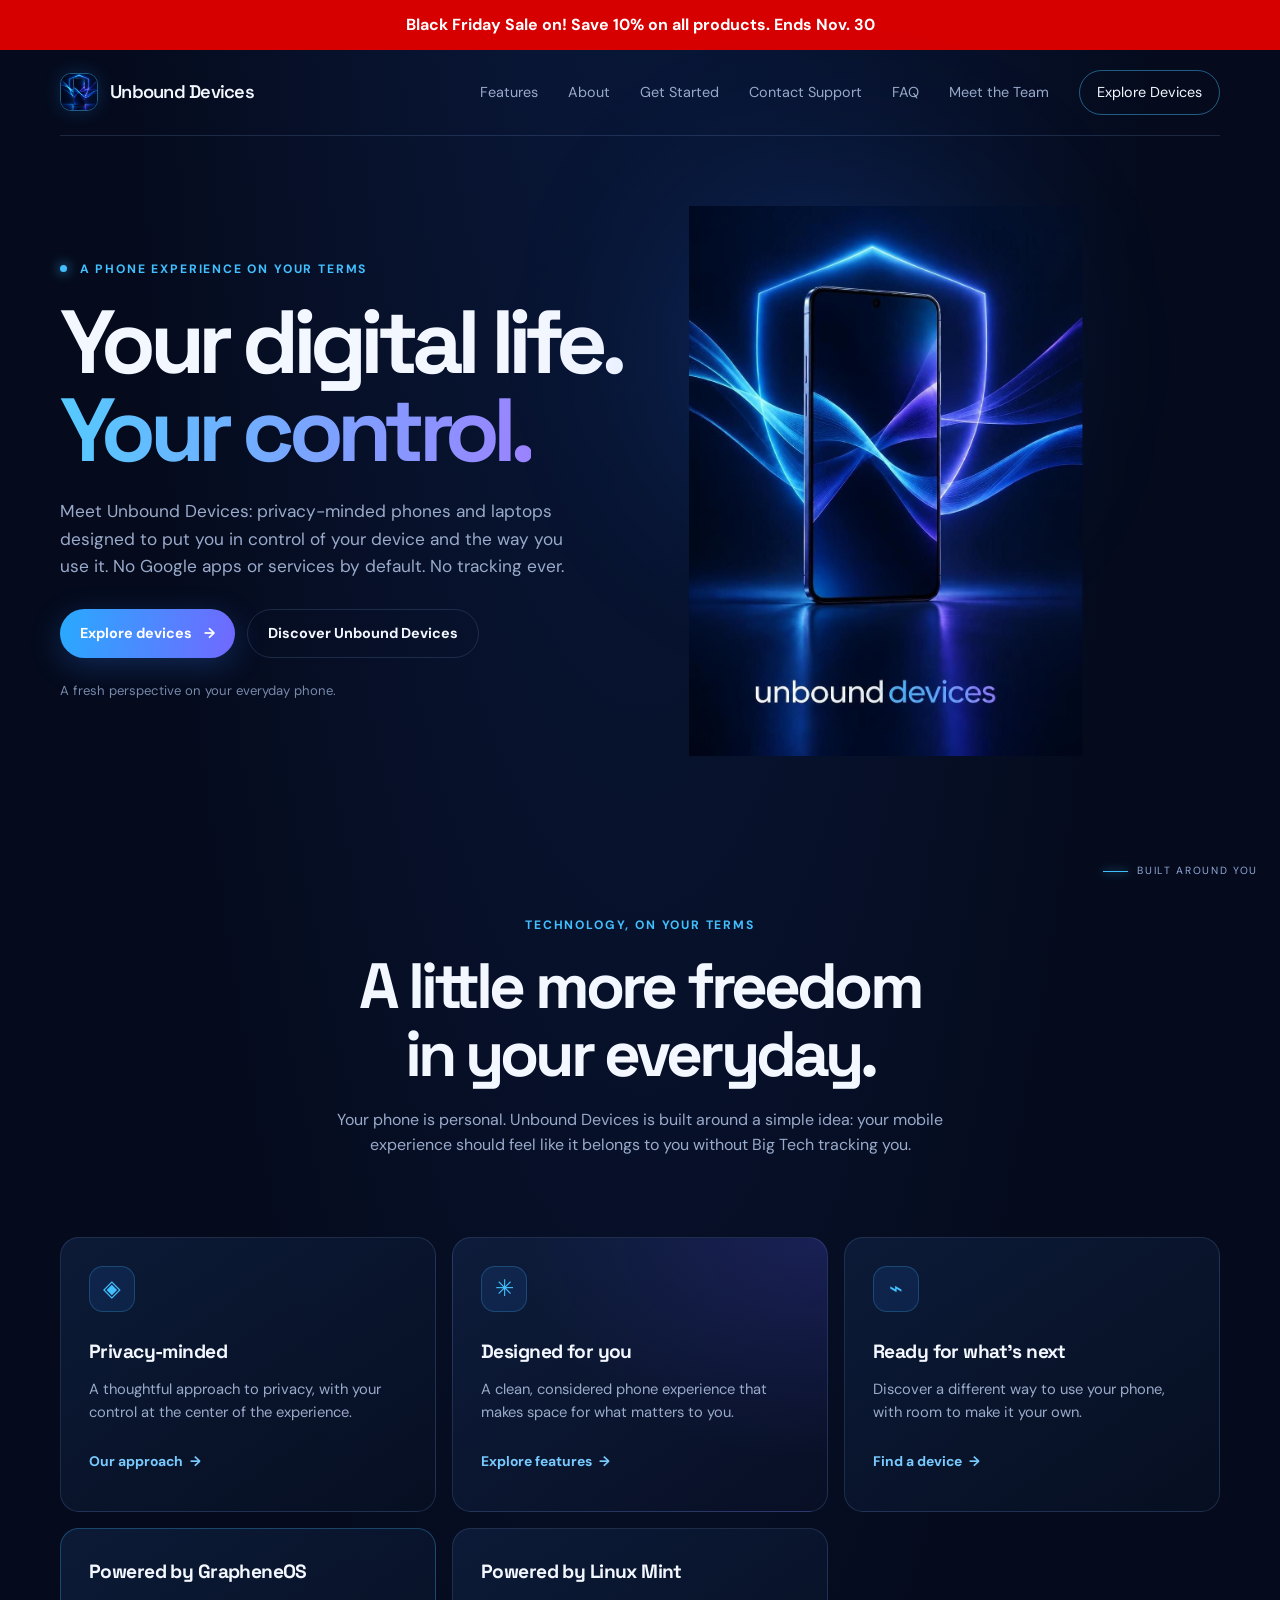
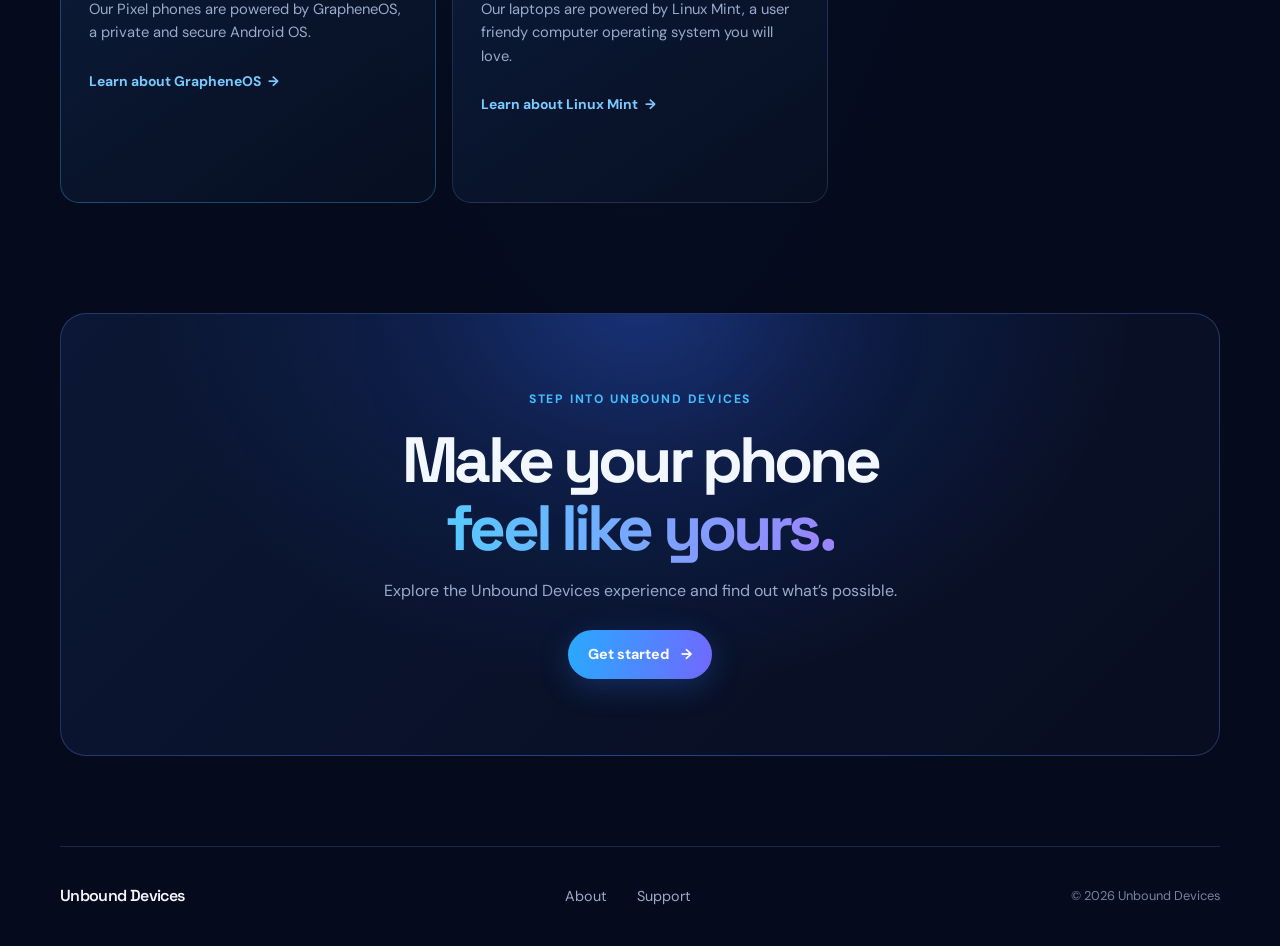
==== commit 787ce45a: "Add Black Friday sale announcement banner Added a sale announcement banner to the homepage." ====
--- a/index.html
+++ b/index.html
@@ -11,6 +11,7 @@
   <link rel="manifest" href="site.webmanifest">
   <link rel="stylesheet" href="styles.css">
 </head>
+<div class="sale-banner" role="region" aria-label="Sale announcement">Black Friday Sale on! Save 10% on all products. Ends Nov. 30</div>
 <body>
   <header class="site-header">
     <a class="brand" href="index.html" aria-label="Unbound Devices home">
--- a/styles.css
+++ b/styles.css
@@ -2119,3 +2119,38 @@
     flex-direction: column;
   }
 }
+
+.sale-banner {
+  background-color: #d60000;
+  color: #fff;
+  text-align: center;
+  padding: 12px 16px;
+  font-weight: bold;
+}
+
+.original-price {
+  color: red;
+  text-decoration: line-through;
+}
+
+.sale-price {
+  color: red;
+  font-weight: bold;
+  margin-left: 8px;
+}
+
+.original-price {
+  color: red;
+  margin-right: 0.4em;
+}
+
+.sale-price {
+  color: red;
+  font-weight: bold;
+}
+
+.device-price .sale-price {
+  color: white;
+  font-size: 1.4rem;
+  font-weight: 700;
+}
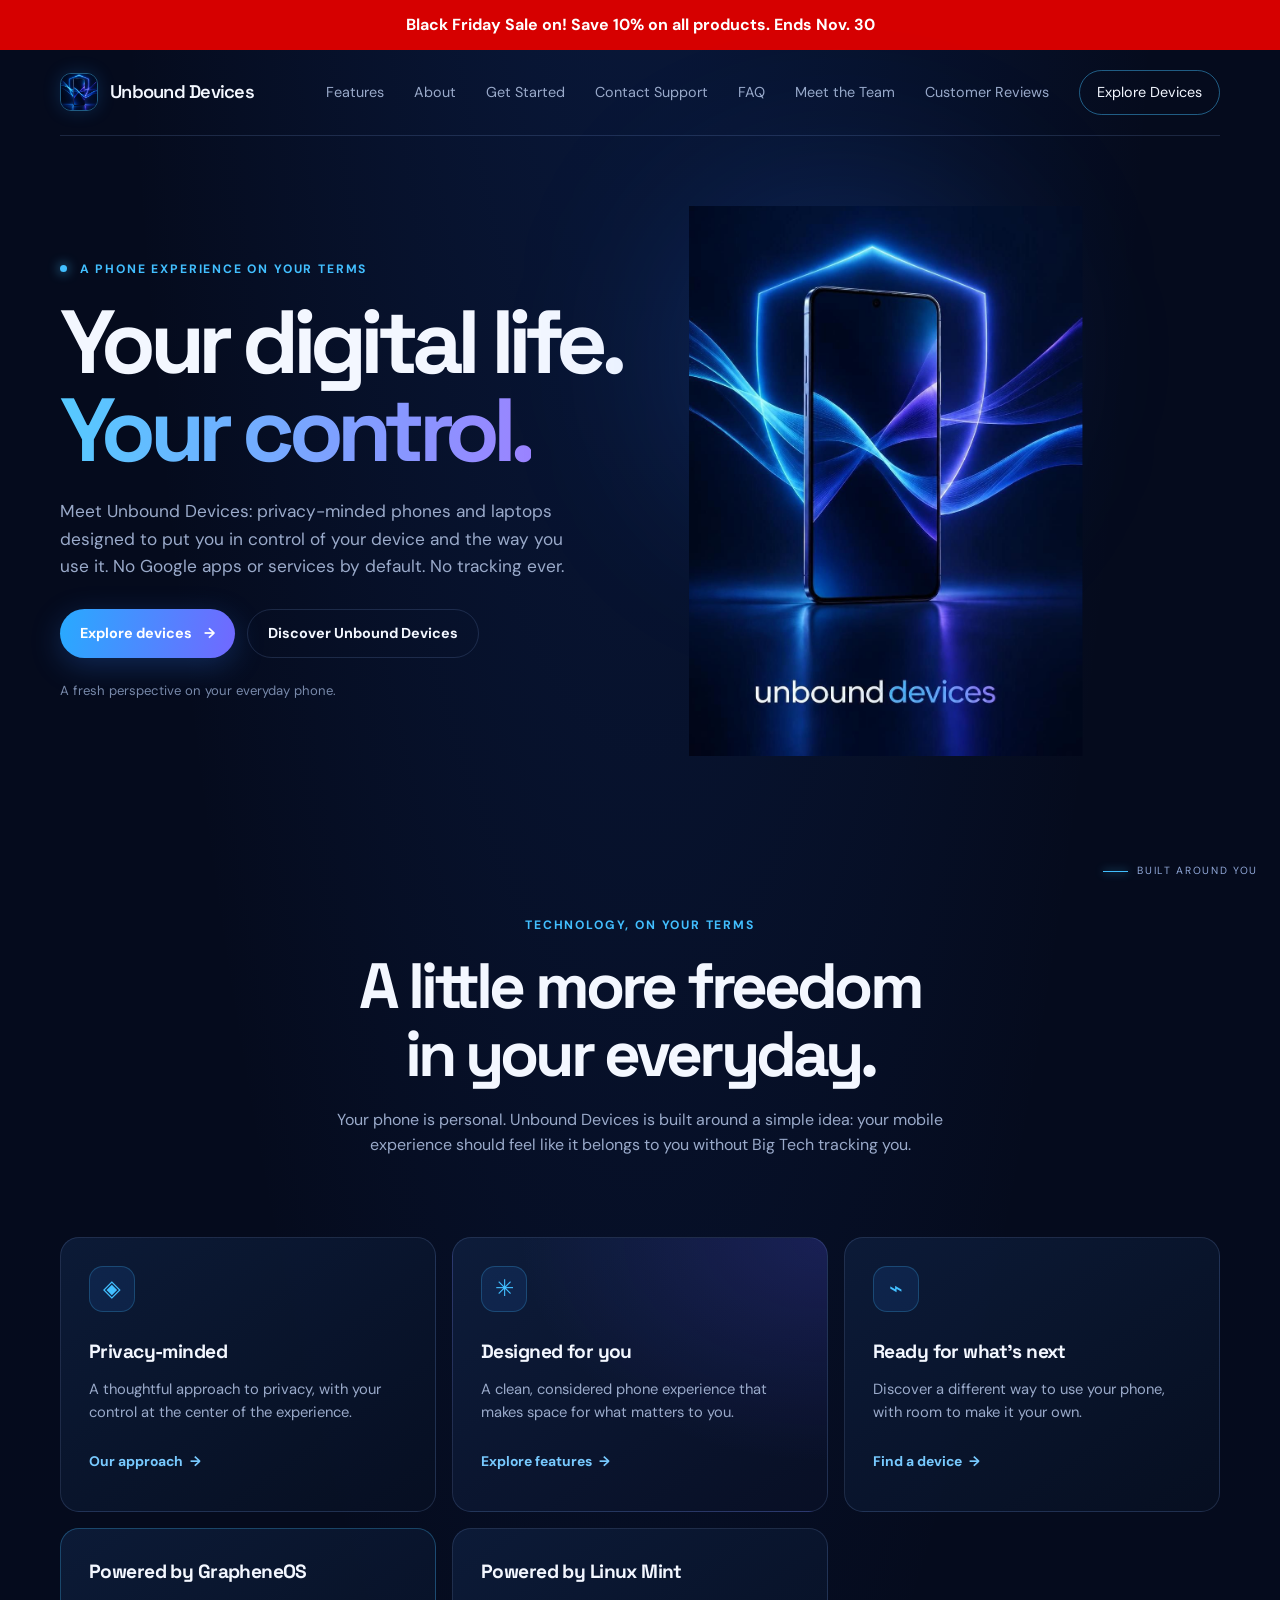
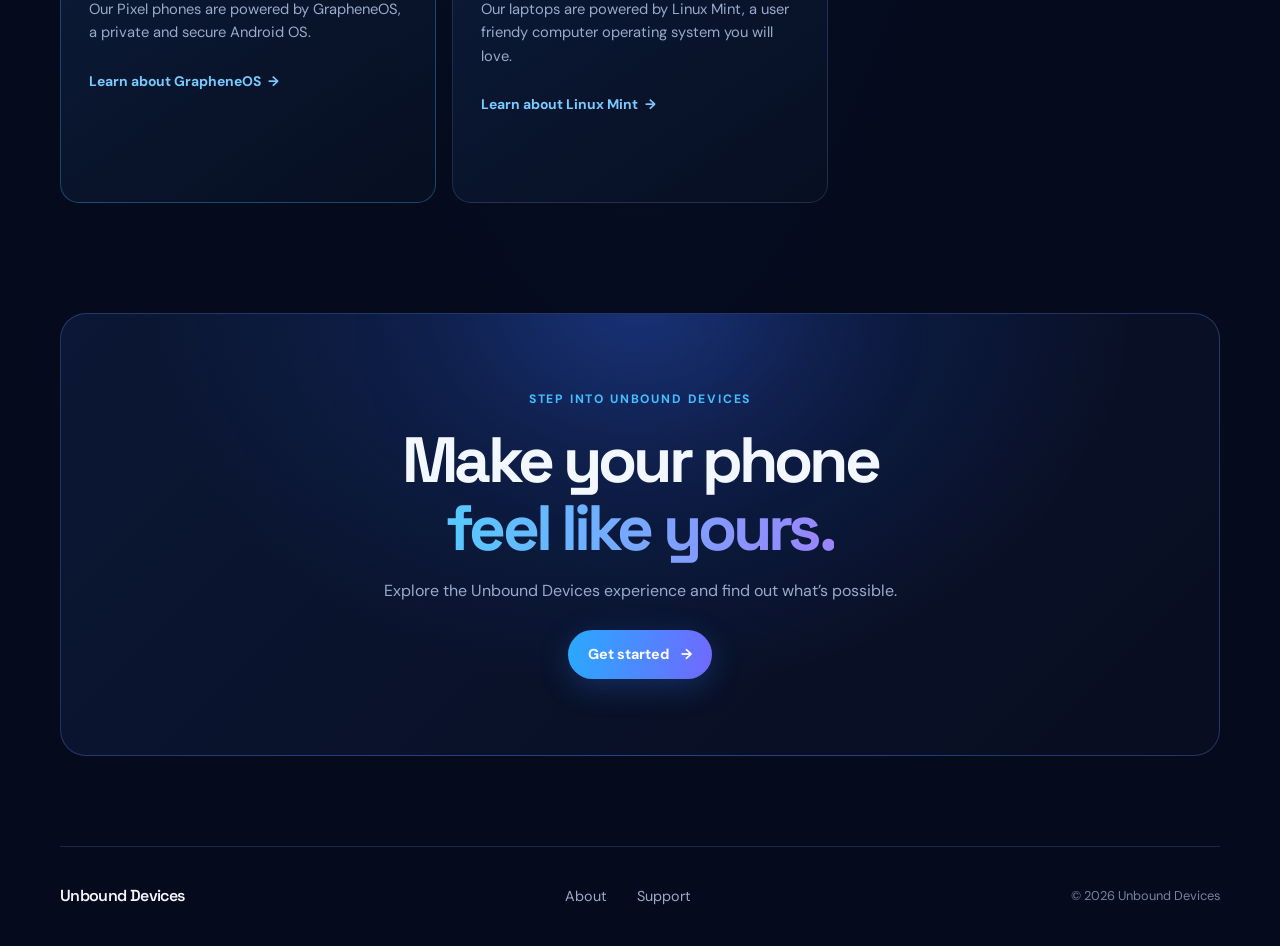
==== commit a6391a57: "Add 'Customer Reviews' link to navigation" ====
--- a/index.html
+++ b/index.html
@@ -26,6 +26,7 @@
       <a href="support.html">Contact Support</a>
       <a href="faq.html">FAQ</a>
       <a href="team.html">Meet the Team</a>
+      <a href="reviews.html">Customer Reviews</a>
       <a class="nav-cta" href="devices.html">Explore Devices</a>
     </nav>
   </header>
--- a/styles.css
+++ b/styles.css
@@ -2154,3 +2154,10 @@
   font-size: 1.4rem;
   font-weight: 700;
 }
+
+.feature-illustration {
+  margin-bottom: 1rem;
+  font-size: 2.5rem;
+  line-height: 1.2;
+  letter-spacing: 0.15rem;
+}
